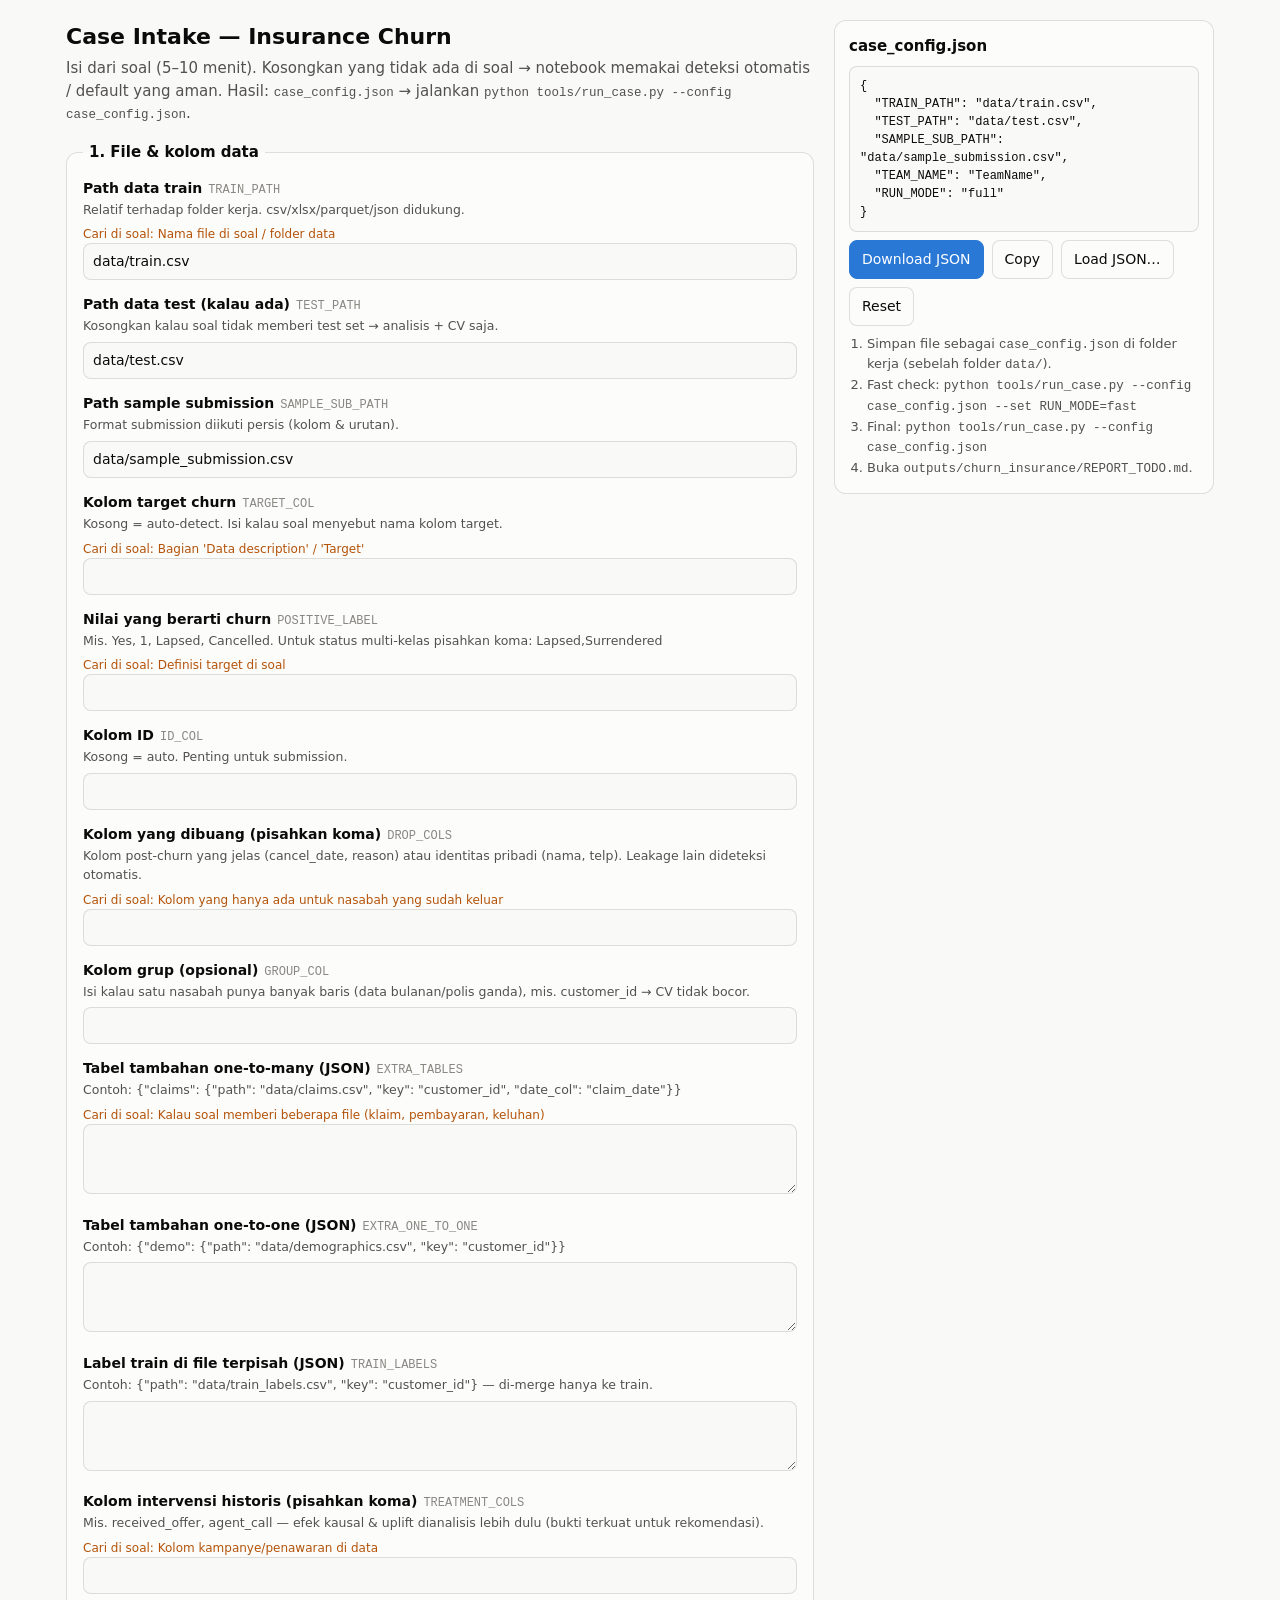
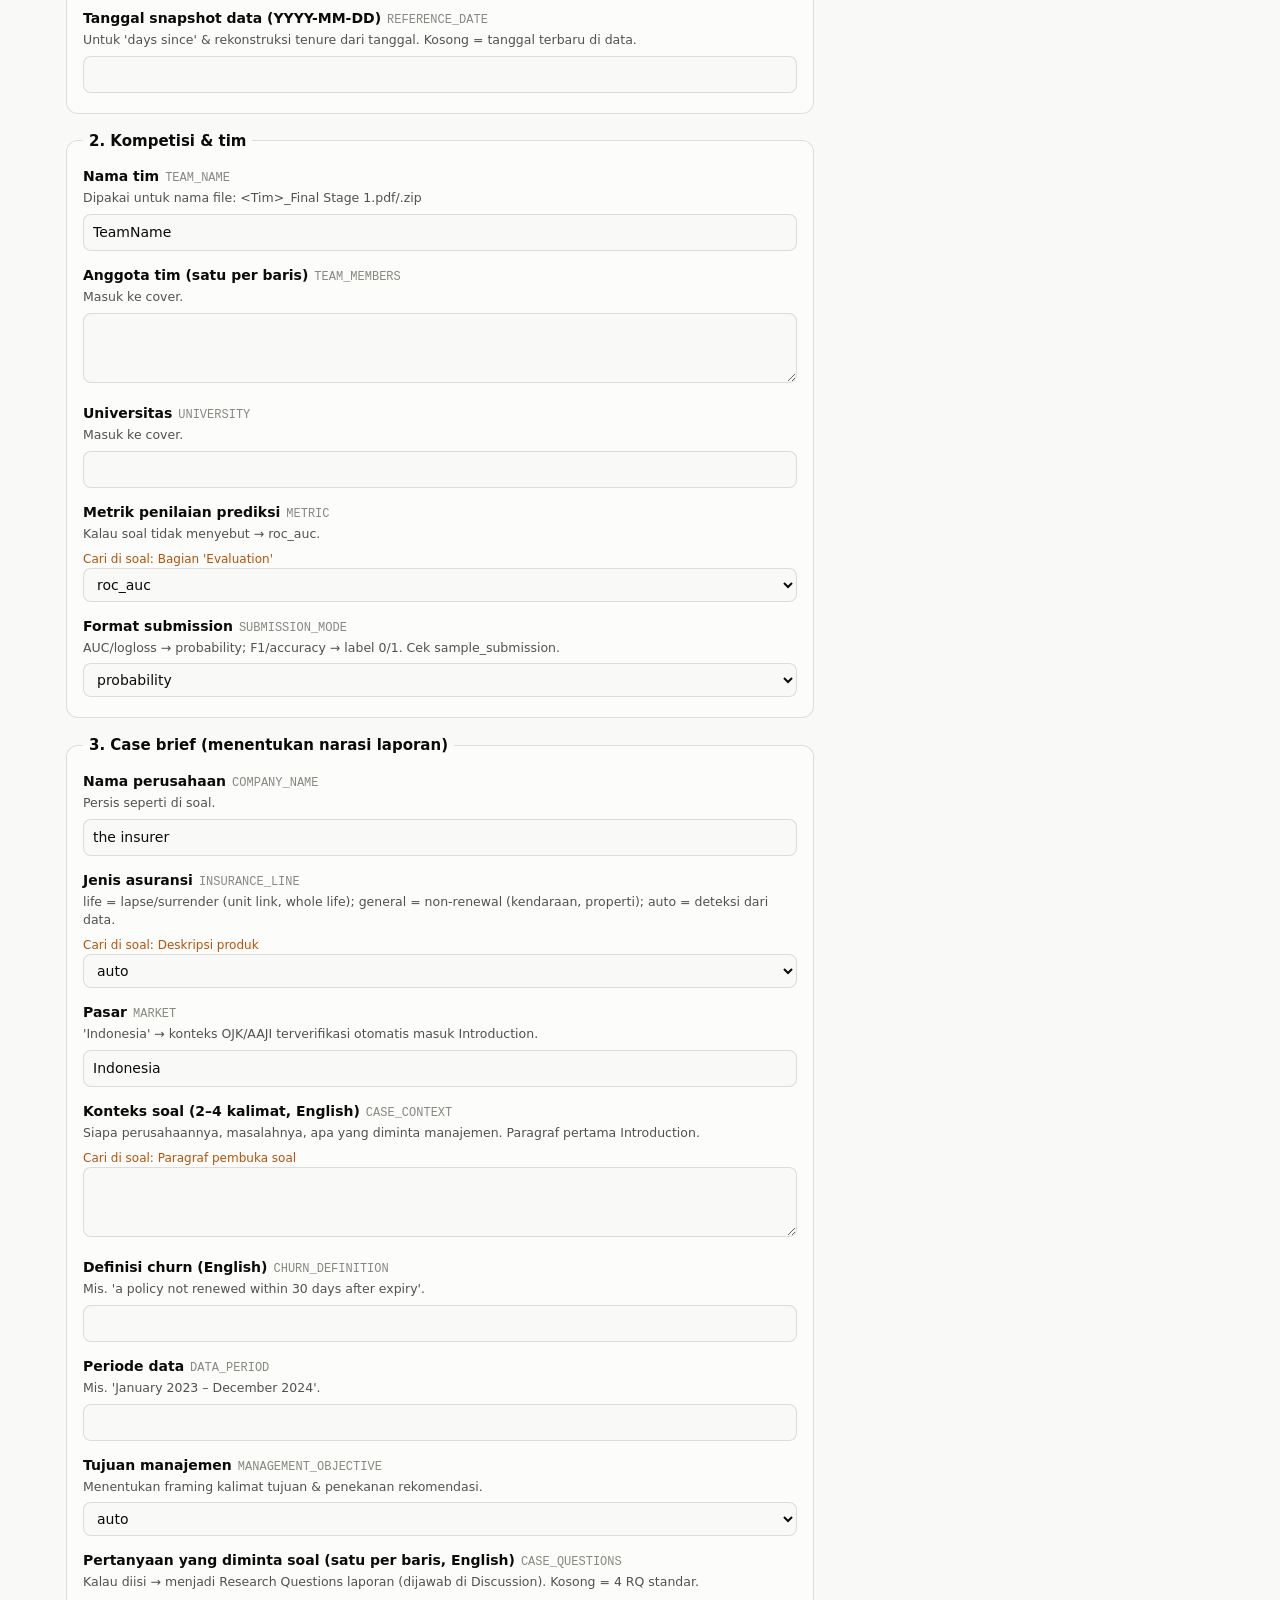
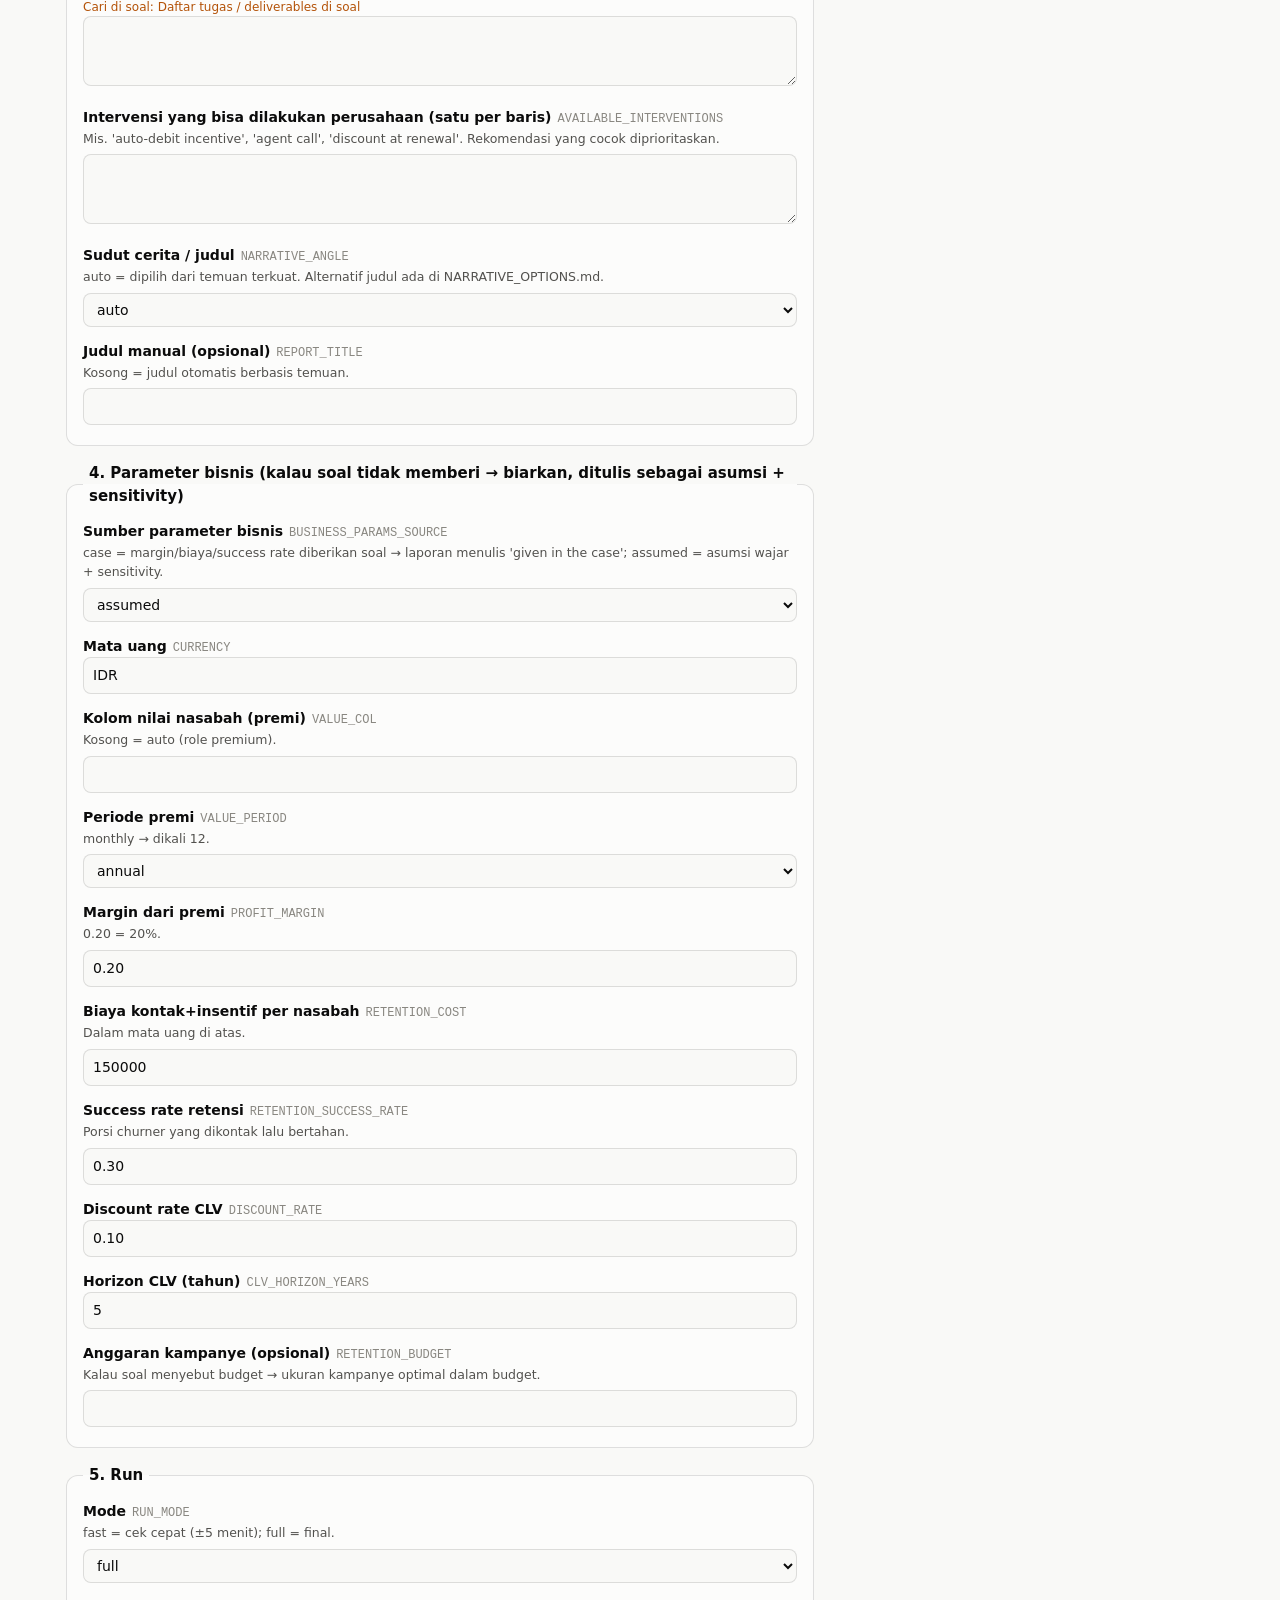
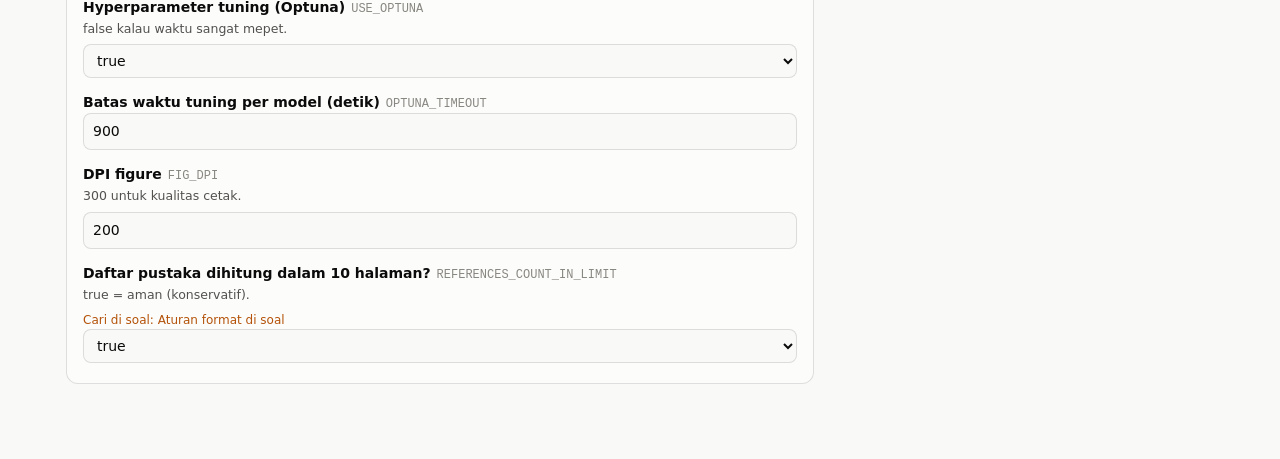
==== tools/CASE_INTAKE.html @ 24dbc9de "Churn template upgrade: headless runner, auto article, advanced methods, dashboard, stress tests - t" ====
<!doctype html>
<html lang="id">
<head>
<meta charset="utf-8">
<meta name="viewport" content="width=device-width, initial-scale=1">
<title>Case Intake</title>
<style>
:root { color-scheme: light; --page:#f9f9f7; --surface:#fcfcfb; --ink:#0b0b0b; --ink2:#52514e; --muted:#898781; --ring:rgba(11,11,11,.12); --accent:#2a78d6; --warn:#b45309; }
@media (prefers-color-scheme: dark) { :root:where(:not([data-theme="light"])) { color-scheme: dark; --page:#0d0d0d; --surface:#1a1a19; --ink:#fff; --ink2:#c3c2b7; --muted:#898781; --ring:rgba(255,255,255,.12); --accent:#3987e5; --warn:#f59e0b; } }
:root[data-theme="dark"] { color-scheme: dark; --page:#0d0d0d; --surface:#1a1a19; --ink:#fff; --ink2:#c3c2b7; --muted:#898781; --ring:rgba(255,255,255,.12); --accent:#3987e5; --warn:#f59e0b; }
* { box-sizing: border-box; }
body { margin:0; background:var(--page); color:var(--ink); font:15px/1.5 system-ui,-apple-system,"Segoe UI",sans-serif; }
.wrap { max-width:1180px; margin:0 auto; padding:20px 16px 60px; display:grid; grid-template-columns:minmax(0,1fr) 380px; gap:20px; }
@media (max-width:900px) { .wrap { grid-template-columns:1fr; } }
h1 { font-size:22px; margin:0 0 4px; } .lead { color:var(--ink2); margin:0 0 16px; }
fieldset { border:1px solid var(--ring); border-radius:12px; background:var(--surface); padding:14px 16px 6px; margin:0 0 16px; }
legend { font-weight:650; padding:0 6px; }
.f { margin-bottom:14px; }
.f label { display:block; font-weight:600; font-size:14px; }
.f .key { font-family:ui-monospace,Consolas,monospace; font-size:12px; color:var(--muted); font-weight:400; margin-left:6px; }
.f .help { color:var(--ink2); font-size:12.5px; margin:2px 0 6px; }
.f .where { color:var(--warn); font-size:12px; }
input[type=text], input[type=number], select, textarea { width:100%; font:inherit; font-size:14px; padding:7px 9px; border-radius:8px; border:1px solid var(--ring); background:var(--page); color:var(--ink); }
textarea { min-height:70px; resize:vertical; }
.row2 { display:grid; grid-template-columns:1fr 1fr; gap:12px; }
@media (max-width:600px) { .row2 { grid-template-columns:1fr; } }
aside { position:sticky; top:16px; align-self:start; }
.card { border:1px solid var(--ring); border-radius:12px; background:var(--surface); padding:14px; }
pre { margin:8px 0; max-height:55vh; overflow:auto; font-size:12px; background:var(--page); padding:10px; border-radius:8px; border:1px solid var(--ring); white-space:pre-wrap; word-break:break-word; }
button { font:inherit; font-size:14px; border-radius:8px; border:1px solid var(--ring); background:var(--surface); color:var(--ink); padding:8px 12px; cursor:pointer; }
button.primary { background:var(--accent); color:#fff; border-color:var(--accent); }
.btns { display:flex; gap:8px; flex-wrap:wrap; }
.steps { font-size:13px; color:var(--ink2); padding-left:18px; margin:8px 0 0; }
code { font-family:ui-monospace,Consolas,monospace; font-size:12.5px; overflow-wrap:anywhere; }
html, body { overflow-x:hidden; }
</style>
</head>
<body>
<div class="wrap">
<main>
  <h1>Case Intake — Insurance Churn</h1>
  <p class="lead">Isi dari soal (5–10 menit). Kosongkan yang tidak ada di soal → notebook memakai deteksi otomatis / default yang aman.
  Hasil: <code>case_config.json</code> → jalankan <code>python tools/run_case.py --config case_config.json</code>.</p>
  <form id="form"></form>
</main>
<aside>
  <div class="card">
    <strong>case_config.json</strong>
    <pre id="out"></pre>
    <div class="btns">
      <button class="primary" type="button" id="dl">Download JSON</button>
      <button type="button" id="cp">Copy</button>
      <label><button type="button" id="ldBtn">Load JSON…</button><input type="file" id="ld" accept=".json" hidden></label>
      <button type="button" id="rs">Reset</button>
    </div>
    <ol class="steps">
      <li>Simpan file sebagai <code>case_config.json</code> di folder kerja (sebelah folder <code>data/</code>).</li>
      <li>Fast check: <code>python tools/run_case.py --config case_config.json --set RUN_MODE=fast</code></li>
      <li>Final: <code>python tools/run_case.py --config case_config.json</code></li>
      <li>Buka <code>outputs/churn_insurance/REPORT_TODO.md</code>.</li>
    </ol>
  </div>
</aside>
</div>
<script>
const SECTIONS = [
 ["1. File & kolom data", [
  ["TRAIN_PATH","Path data train","text","data/train.csv","Relatif terhadap folder kerja. csv/xlsx/parquet/json didukung.","Nama file di soal / folder data"],
  ["TEST_PATH","Path data test (kalau ada)","text","data/test.csv","Kosongkan kalau soal tidak memberi test set → analisis + CV saja.",""],
  ["SAMPLE_SUB_PATH","Path sample submission","text","data/sample_submission.csv","Format submission diikuti persis (kolom & urutan).",""],
  ["TARGET_COL","Kolom target churn","text","","Kosong = auto-detect. Isi kalau soal menyebut nama kolom target.","Bagian 'Data description' / 'Target'"],
  ["POSITIVE_LABEL","Nilai yang berarti churn","text","","Mis. Yes, 1, Lapsed, Cancelled. Untuk status multi-kelas pisahkan koma: Lapsed,Surrendered","Definisi target di soal"],
  ["ID_COL","Kolom ID","text","","Kosong = auto. Penting untuk submission.",""],
  ["DROP_COLS","Kolom yang dibuang (pisahkan koma)","list","","Kolom post-churn yang jelas (cancel_date, reason) atau identitas pribadi (nama, telp). Leakage lain dideteksi otomatis.","Kolom yang hanya ada untuk nasabah yang sudah keluar"],
  ["GROUP_COL","Kolom grup (opsional)","text","","Isi kalau satu nasabah punya banyak baris (data bulanan/polis ganda), mis. customer_id → CV tidak bocor.",""],
  ["EXTRA_TABLES","Tabel tambahan one-to-many (JSON)","json","","Contoh: {\"claims\": {\"path\": \"data/claims.csv\", \"key\": \"customer_id\", \"date_col\": \"claim_date\"}}","Kalau soal memberi beberapa file (klaim, pembayaran, keluhan)"],
  ["EXTRA_ONE_TO_ONE","Tabel tambahan one-to-one (JSON)","json","","Contoh: {\"demo\": {\"path\": \"data/demographics.csv\", \"key\": \"customer_id\"}}",""],
  ["TRAIN_LABELS","Label train di file terpisah (JSON)","json","","Contoh: {\"path\": \"data/train_labels.csv\", \"key\": \"customer_id\"} — di-merge hanya ke train.",""],
  ["TREATMENT_COLS","Kolom intervensi historis (pisahkan koma)","list","","Mis. received_offer, agent_call — efek kausal & uplift dianalisis lebih dulu (bukti terkuat untuk rekomendasi).","Kolom kampanye/penawaran di data"],
  ["REFERENCE_DATE","Tanggal snapshot data (YYYY-MM-DD)","text","","Untuk 'days since' & rekonstruksi tenure dari tanggal. Kosong = tanggal terbaru di data.",""],
 ]],
 ["2. Kompetisi & tim", [
  ["TEAM_NAME","Nama tim","text","TeamName","Dipakai untuk nama file: <Tim>_Final Stage 1.pdf/.zip",""],
  ["TEAM_MEMBERS","Anggota tim (satu per baris)","lines","","Masuk ke cover.",""],
  ["UNIVERSITY","Universitas","text","","Masuk ke cover.",""],
  ["METRIC","Metrik penilaian prediksi","select:roc_auc,pr_auc,f1,f2,accuracy,balanced_accuracy,recall,precision,logloss,brier,mcc,kappa,gini","roc_auc","Kalau soal tidak menyebut → roc_auc.","Bagian 'Evaluation'"],
  ["SUBMISSION_MODE","Format submission","select:probability,label","probability","AUC/logloss → probability; F1/accuracy → label 0/1. Cek sample_submission.",""],
 ]],
 ["3. Case brief (menentukan narasi laporan)", [
  ["COMPANY_NAME","Nama perusahaan","text","the insurer","Persis seperti di soal.",""],
  ["INSURANCE_LINE","Jenis asuransi","select:auto,life,general,health","auto","life = lapse/surrender (unit link, whole life); general = non-renewal (kendaraan, properti); auto = deteksi dari data.","Deskripsi produk"],
  ["MARKET","Pasar","text","Indonesia","'Indonesia' → konteks OJK/AAJI terverifikasi otomatis masuk Introduction.",""],
  ["CASE_CONTEXT","Konteks soal (2–4 kalimat, English)","area","","Siapa perusahaannya, masalahnya, apa yang diminta manajemen. Paragraf pertama Introduction.","Paragraf pembuka soal"],
  ["CHURN_DEFINITION","Definisi churn (English)","text","","Mis. 'a policy not renewed within 30 days after expiry'.",""],
  ["DATA_PERIOD","Periode data","text","","Mis. 'January 2023 – December 2024'.",""],
  ["MANAGEMENT_OBJECTIVE","Tujuan manajemen","select:auto,reduce_churn,maximize_profit,understand_drivers,early_warning","auto","Menentukan framing kalimat tujuan & penekanan rekomendasi.",""],
  ["CASE_QUESTIONS","Pertanyaan yang diminta soal (satu per baris, English)","lines","","Kalau diisi → menjadi Research Questions laporan (dijawab di Discussion). Kosong = 4 RQ standar.","Daftar tugas / deliverables di soal"],
  ["AVAILABLE_INTERVENTIONS","Intervensi yang bisa dilakukan perusahaan (satu per baris)","lines","","Mis. 'auto-debit incentive', 'agent call', 'discount at renewal'. Rekomendasi yang cocok diprioritaskan.",""],
  ["NARRATIVE_ANGLE","Sudut cerita / judul","select:auto,lifecycle,payment,price,service,profit","auto","auto = dipilih dari temuan terkuat. Alternatif judul ada di NARRATIVE_OPTIONS.md.",""],
  ["REPORT_TITLE","Judul manual (opsional)","text","","Kosong = judul otomatis berbasis temuan.",""],
 ]],
 ["4. Parameter bisnis (kalau soal tidak memberi → biarkan, ditulis sebagai asumsi + sensitivity)", [
  ["BUSINESS_PARAMS_SOURCE","Sumber parameter bisnis","select:assumed,case","assumed","case = margin/biaya/success rate diberikan soal → laporan menulis 'given in the case'; assumed = asumsi wajar + sensitivity.",""],
  ["CURRENCY","Mata uang","text","IDR","",""],
  ["VALUE_COL","Kolom nilai nasabah (premi)","text","","Kosong = auto (role premium).",""],
  ["VALUE_PERIOD","Periode premi","select:annual,monthly","annual","monthly → dikali 12.",""],
  ["PROFIT_MARGIN","Margin dari premi","number","0.20","0.20 = 20%.",""],
  ["RETENTION_COST","Biaya kontak+insentif per nasabah","number","150000","Dalam mata uang di atas.",""],
  ["RETENTION_SUCCESS_RATE","Success rate retensi","number","0.30","Porsi churner yang dikontak lalu bertahan.",""],
  ["DISCOUNT_RATE","Discount rate CLV","number","0.10","",""],
  ["CLV_HORIZON_YEARS","Horizon CLV (tahun)","number","5","",""],
  ["RETENTION_BUDGET","Anggaran kampanye (opsional)","number","","Kalau soal menyebut budget → ukuran kampanye optimal dalam budget.",""],
 ]],
 ["5. Run", [
  ["RUN_MODE","Mode","select:full,fast","full","fast = cek cepat (±5 menit); full = final.",""],
  ["USE_OPTUNA","Hyperparameter tuning (Optuna)","select:true,false","true","false kalau waktu sangat mepet.",""],
  ["OPTUNA_TIMEOUT","Batas waktu tuning per model (detik)","number","900","",""],
  ["FIG_DPI","DPI figure","number","200","300 untuk kualitas cetak.",""],
  ["REFERENCES_COUNT_IN_LIMIT","Daftar pustaka dihitung dalam 10 halaman?","select:true,false","true","true = aman (konservatif).","Aturan format di soal"],
 ]],
];
const DEFAULTS = {};
const form = document.getElementById("form"), out = document.getElementById("out");
SECTIONS.forEach(([title, fields]) => {
  const fs = document.createElement("fieldset"); const lg = document.createElement("legend"); lg.textContent = title; fs.append(lg);
  fields.forEach(([key, label, type, def, help, where]) => {
    DEFAULTS[key] = def;
    const d = document.createElement("div"); d.className = "f";
    const l = document.createElement("label"); l.htmlFor = key; l.textContent = label;
    const k = document.createElement("span"); k.className = "key"; k.textContent = key; l.append(k);
    d.append(l);
    if (help) { const h = document.createElement("div"); h.className = "help"; h.textContent = help; d.append(h); }
    if (where) { const w = document.createElement("div"); w.className = "where"; w.textContent = "Cari di soal: " + where; d.append(w); }
    let inp;
    if (type.startsWith("select:")) { inp = document.createElement("select"); type.slice(7).split(",").forEach((o) => { const op = document.createElement("option"); op.value = o; op.textContent = o; inp.append(op); }); }
    else if (type === "area" || type === "lines" || type === "json") { inp = document.createElement("textarea"); }
    else { inp = document.createElement("input"); inp.type = type === "number" ? "text" : "text"; if (type === "number") inp.inputMode = "decimal"; }
    inp.id = key; inp.dataset.type = type; inp.value = def; inp.addEventListener("input", update);
    d.append(inp); fs.append(d);
  });
  form.append(fs);
});
function collect() {
  const o = {};
  document.querySelectorAll("[data-type]").forEach((inp) => {
    const t = inp.dataset.type, v = inp.value.trim(), k = inp.id;
    if (v === "" ) return;
    if (v === String(DEFAULTS[k]) && !["TRAIN_PATH","TEST_PATH","SAMPLE_SUB_PATH","TEAM_NAME","RUN_MODE"].includes(k)) return;
    if (t === "number") { const n = Number(v.replace(/_/g, "")); if (!isNaN(n)) o[k] = n; }
    else if (t === "list") o[k] = v.split(",").map((s) => s.trim()).filter(Boolean);
    else if (t === "lines") o[k] = v.split("\n").map((s) => s.trim()).filter(Boolean);
    else if (t === "json") { try { o[k] = JSON.parse(v); } catch (e) { o[k] = "⚠ JSON tidak valid"; } }
    else if (v === "true" || v === "false") o[k] = v === "true";
    else if (k === "POSITIVE_LABEL" && v.includes(",")) o[k] = v.split(",").map((s) => s.trim());
    else o[k] = v;
  });
  return o;
}
function update() { const o = collect(); out.textContent = JSON.stringify(o, null, 2); try { localStorage.setItem("case-intake", JSON.stringify(o)); } catch (e) {} }
function load(o) {
  Object.entries(o).forEach(([k, v]) => { const inp = document.getElementById(k); if (!inp) return;
    inp.value = Array.isArray(v) ? (inp.dataset.type === "list" || k === "POSITIVE_LABEL" ? v.join(", ") : v.join("\n")) : (typeof v === "object" && v !== null ? JSON.stringify(v) : String(v)); });
  update();
}
document.getElementById("dl").onclick = () => { const b = new Blob([JSON.stringify(collect(), null, 2)], { type: "application/json" }); const a = document.createElement("a"); a.href = URL.createObjectURL(b); a.download = "case_config.json"; a.click(); };
document.getElementById("cp").onclick = () => navigator.clipboard && navigator.clipboard.writeText(JSON.stringify(collect(), null, 2));
document.getElementById("ldBtn").onclick = () => document.getElementById("ld").click();
document.getElementById("ld").onchange = (e) => { const f = e.target.files[0]; if (!f) return; f.text().then((t) => load(JSON.parse(t.split("\n").filter((l) => !l.trim().startsWith("//")).join("\n")))); };
document.getElementById("rs").onclick = () => { Object.entries(DEFAULTS).forEach(([k, v]) => { document.getElementById(k).value = v; }); update(); };
try { const s = localStorage.getItem("case-intake"); if (s) load(JSON.parse(s)); else update(); } catch (e) { update(); }
</script>
</body>
</html>
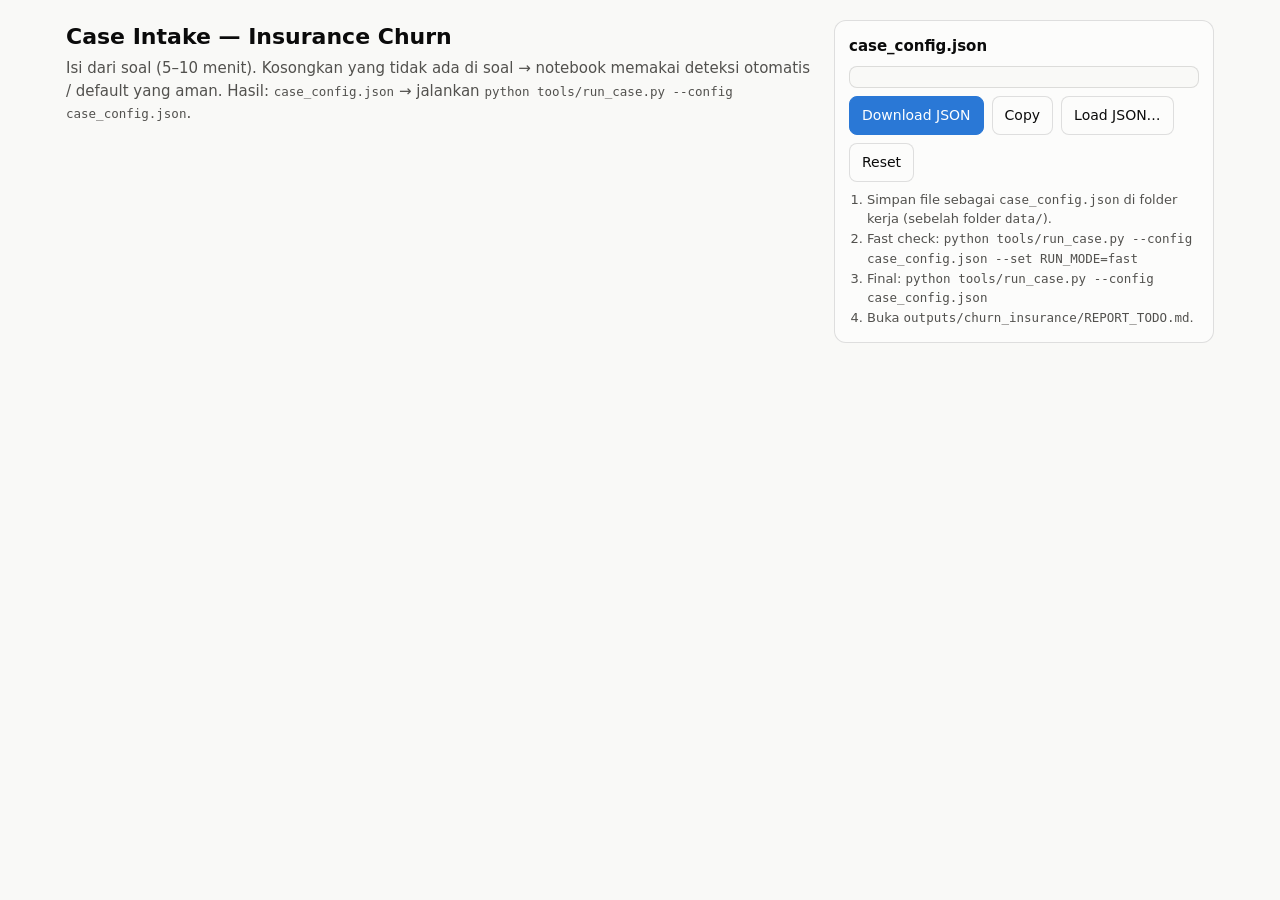
==== commit 8cca9591: "Final QA: research kit, corruption-proof ingestion, 44-variant stress test, Warkab demo + recorded w" ====
--- a/tools/CASE_INTAKE.html
+++ b/tools/CASE_INTAKE.html
@@ -77,11 +77,13 @@
   ["EXTRA_ONE_TO_ONE","Tabel tambahan one-to-one (JSON)","json","","Contoh: {\"demo\": {\"path\": \"data/demographics.csv\", \"key\": \"customer_id\"}}",""],
   ["TRAIN_LABELS","Label train di file terpisah (JSON)","json","","Contoh: {\"path\": \"data/train_labels.csv\", \"key\": \"customer_id\"} — di-merge hanya ke train.",""],
   ["TREATMENT_COLS","Kolom intervensi historis (pisahkan koma)","list","","Mis. received_offer, agent_call — efek kausal & uplift dianalisis lebih dulu (bukti terkuat untuk rekomendasi).","Kolom kampanye/penawaran di data"],
+  ["EXCEL_SHEET","Nama sheet Excel (opsional)","text","","Kosong = sheet terbesar dipilih otomatis. Isi kalau data ada di sheet tertentu.",""],
   ["REFERENCE_DATE","Tanggal snapshot data (YYYY-MM-DD)","text","","Untuk 'days since' & rekonstruksi tenure dari tanggal. Kosong = tanggal terbaru di data.",""],
  ]],
  ["2. Kompetisi & tim", [
-  ["TEAM_NAME","Nama tim","text","TeamName","Dipakai untuk nama file: <Tim>_Final Stage 1.pdf/.zip",""],
-  ["TEAM_MEMBERS","Anggota tim (satu per baris)","lines","","Masuk ke cover.",""],
+  ["TEAM_NAME","Nama tim","text","Warkab","Dipakai untuk nama file: <Tim>_Final Stage 1.pdf/.zip",""],
+  ["TEAM_MEMBERS","Anggota tim (satu per baris)","lines","Mikael Alexander Adikara Purnama
+Pandu Winata","Masuk ke cover.",""],
   ["UNIVERSITY","Universitas","text","","Masuk ke cover.",""],
   ["METRIC","Metrik penilaian prediksi","select:roc_auc,pr_auc,f1,f2,accuracy,balanced_accuracy,recall,precision,logloss,brier,mcc,kappa,gini","roc_auc","Kalau soal tidak menyebut → roc_auc.","Bagian 'Evaluation'"],
   ["SUBMISSION_MODE","Format submission","select:probability,label","probability","AUC/logloss → probability; F1/accuracy → label 0/1. Cek sample_submission.",""],
@@ -96,6 +98,9 @@
   ["MANAGEMENT_OBJECTIVE","Tujuan manajemen","select:auto,reduce_churn,maximize_profit,understand_drivers,early_warning","auto","Menentukan framing kalimat tujuan & penekanan rekomendasi.",""],
   ["CASE_QUESTIONS","Pertanyaan yang diminta soal (satu per baris, English)","lines","","Kalau diisi → menjadi Research Questions laporan (dijawab di Discussion). Kosong = 4 RQ standar.","Daftar tugas / deliverables di soal"],
   ["AVAILABLE_INTERVENTIONS","Intervensi yang bisa dilakukan perusahaan (satu per baris)","lines","","Mis. 'auto-debit incentive', 'agent call', 'discount at renewal'. Rekomendasi yang cocok diprioritaskan.",""],
+  ["CASE_KEY_FACTS","Fakta kunci dari casebook (satu per baris, English)","lines","","Angka/fakta spesifik soal (mis. 'Churn rose from 15.2% in 2022 to 20.6% in 2024.') → masuk Introduction. Alternatif: sheet case_facts di CASE_RESEARCH.xlsx.","Angka-angka di paragraf latar belakang soal"],
+  ["RESEARCH_FILE","File riset tim (opsional)","text","","Kosong = CASE_RESEARCH.xlsx di folder kerja dipakai otomatis (dibuat oleh new_case.py / research_helper.py).",""],
+  ["USE_DEFAULT_MARKET_CONTEXT","Pakai paragraf konteks pasar bawaan (OJK/AAJI)?","select:true,false","true","false = diganti fakta industri yang kamu isi di CASE_RESEARCH.xlsx (lebih 'nempel' ke case).",""],
   ["NARRATIVE_ANGLE","Sudut cerita / judul","select:auto,lifecycle,payment,price,service,profit","auto","auto = dipilih dari temuan terkuat. Alternatif judul ada di NARRATIVE_OPTIONS.md.",""],
   ["REPORT_TITLE","Judul manual (opsional)","text","","Kosong = judul otomatis berbasis temuan.",""],
  ]],
@@ -109,13 +114,15 @@
   ["RETENTION_SUCCESS_RATE","Success rate retensi","number","0.30","Porsi churner yang dikontak lalu bertahan.",""],
   ["DISCOUNT_RATE","Discount rate CLV","number","0.10","",""],
   ["CLV_HORIZON_YEARS","Horizon CLV (tahun)","number","5","",""],
-  ["RETENTION_BUDGET","Anggaran kampanye (opsional)","number","","Kalau soal menyebut budget → ukuran kampanye optimal dalam budget.",""],
+  ["RETENTION_BUDGET","Anggaran kampanye (opsional)","number","","Kalau soal menyebut budget → kampanye terbaik dalam budget (dihitung terhadap ukuran portofolio).",""],
+  ["PORTFOLIO_SIZE","Jumlah nasabah/polis aktif perusahaan","number","","Dari soal (mis. 1200000). Angka uang dari sampel data diskalakan ke portofolio & budget dihitung benar.","Bagian latar belakang perusahaan"],
  ]],
  ["5. Run", [
   ["RUN_MODE","Mode","select:full,fast","full","fast = cek cepat (±5 menit); full = final.",""],
   ["USE_OPTUNA","Hyperparameter tuning (Optuna)","select:true,false","true","false kalau waktu sangat mepet.",""],
   ["OPTUNA_TIMEOUT","Batas waktu tuning per model (detik)","number","900","",""],
   ["FIG_DPI","DPI figure","number","200","300 untuk kualitas cetak.",""],
+  ["DASHBOARD_INCLUDE_CUSTOMERS","Sertakan daftar nasabah di dashboard?","select:true,false","true","false sebelum deploy publik (Vercel) kalau data nasabah rahasia — KPI/driver/kampanye tetap tampil.",""],
   ["REFERENCES_COUNT_IN_LIMIT","Daftar pustaka dihitung dalam 10 halaman?","select:true,false","true","true = aman (konservatif).","Aturan format di soal"],
  ]],
 ];
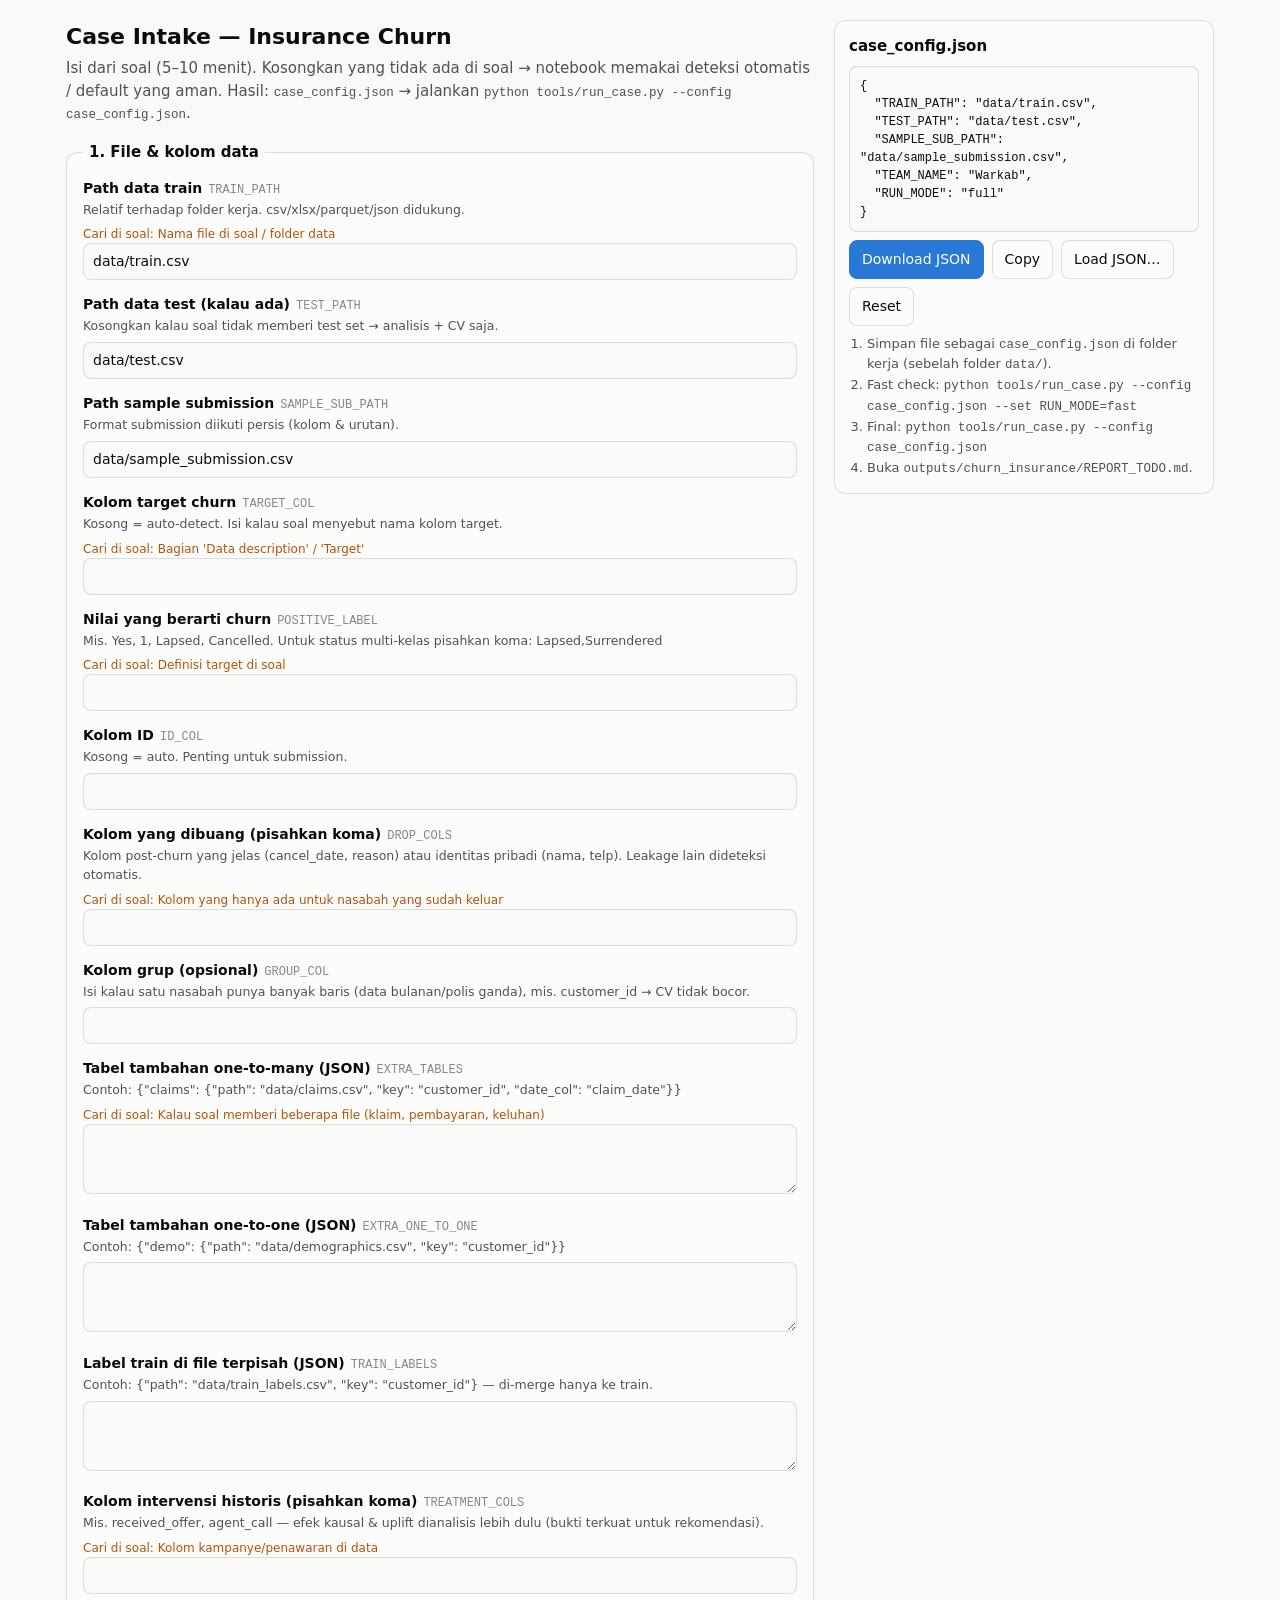
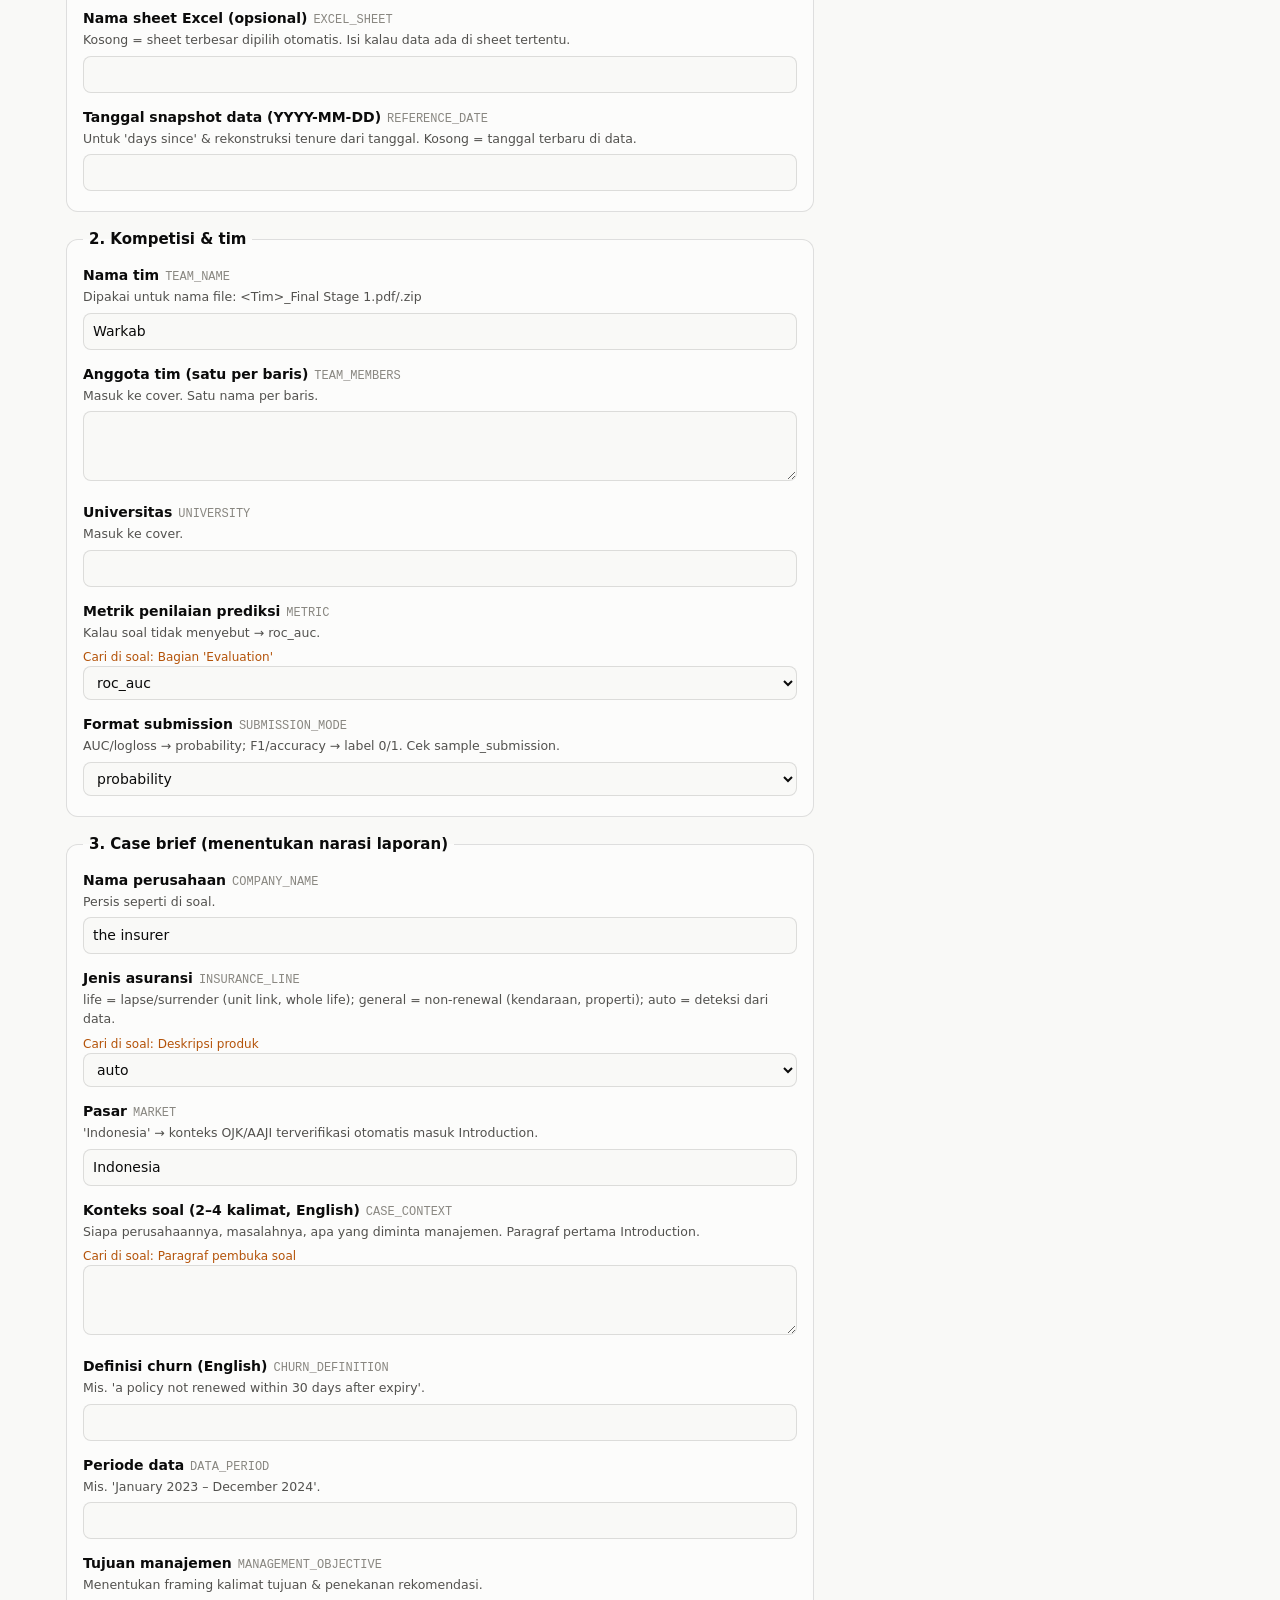
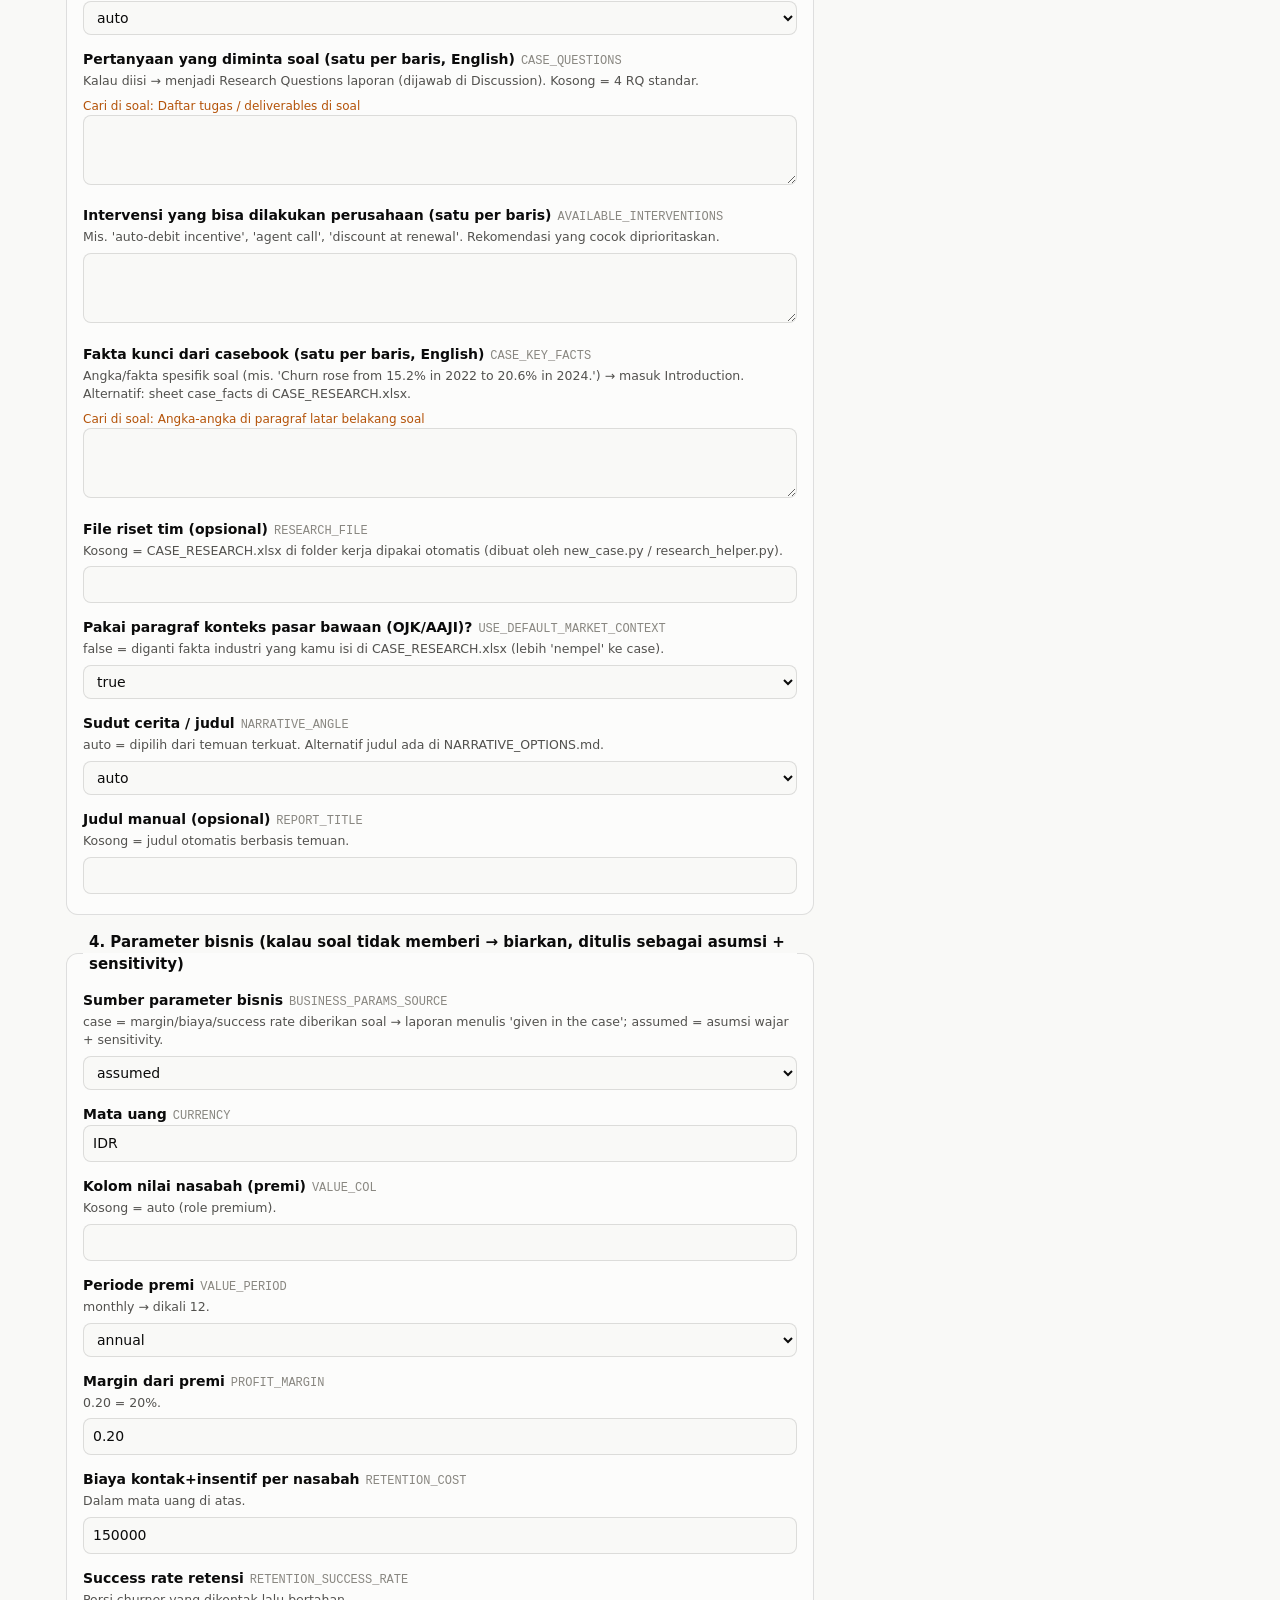
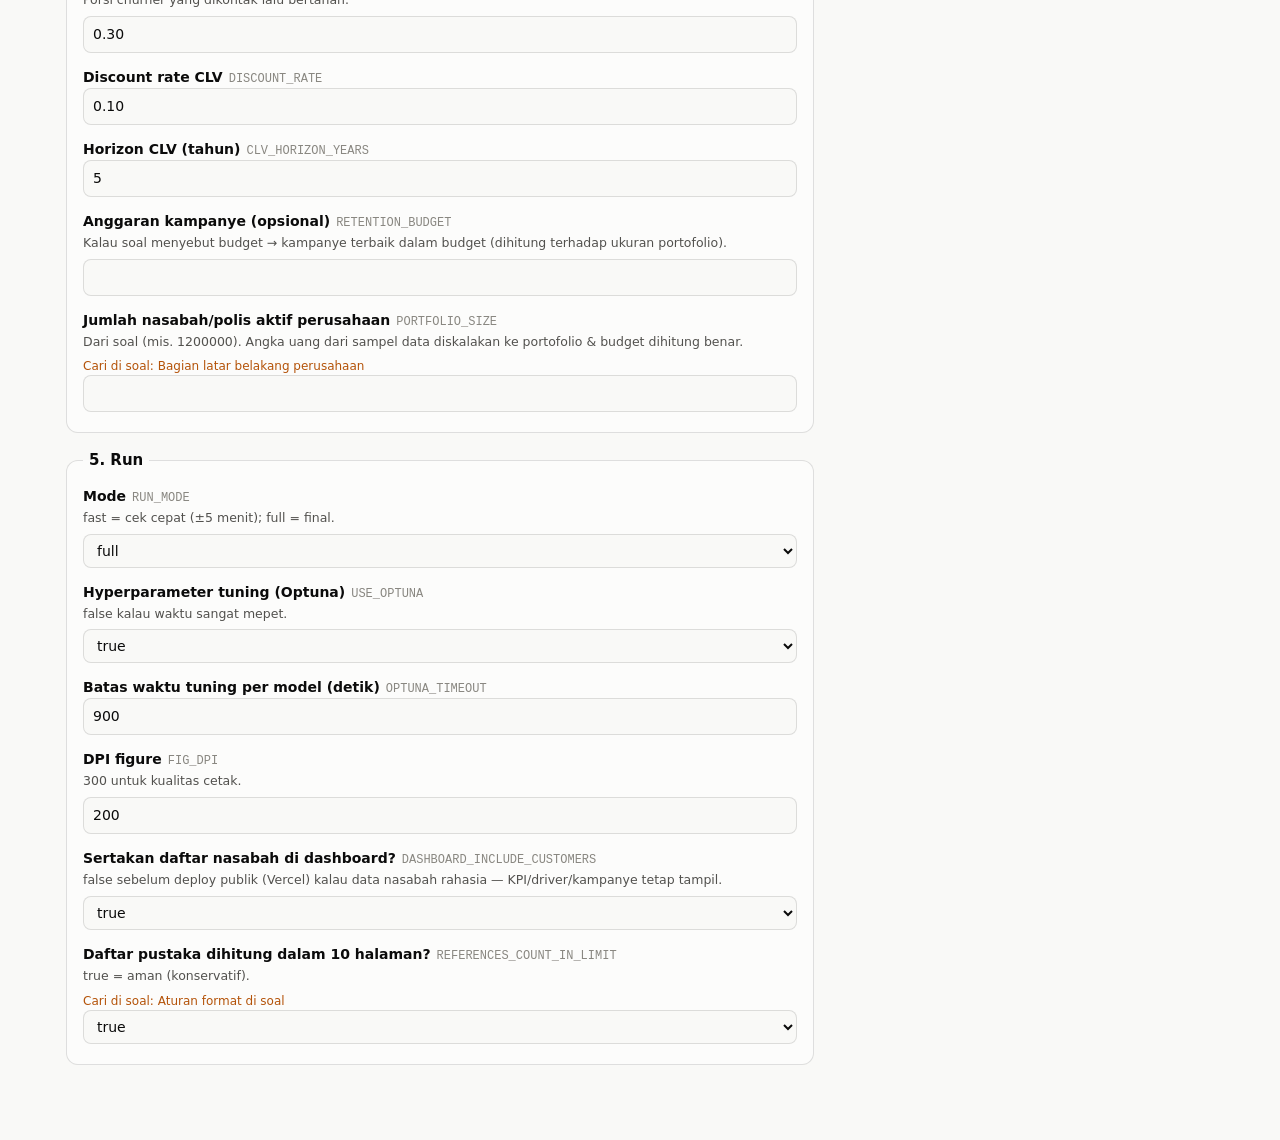
==== commit 5f413e53: "Release prep: Zenodo/CITATION metadata (Sains Data UB, MIT), install guide for other computers, requ" ====
--- a/tools/CASE_INTAKE.html
+++ b/tools/CASE_INTAKE.html
@@ -82,8 +82,7 @@
  ]],
  ["2. Kompetisi & tim", [
   ["TEAM_NAME","Nama tim","text","Warkab","Dipakai untuk nama file: <Tim>_Final Stage 1.pdf/.zip",""],
-  ["TEAM_MEMBERS","Anggota tim (satu per baris)","lines","Mikael Alexander Adikara Purnama
-Pandu Winata","Masuk ke cover.",""],
+  ["TEAM_MEMBERS","Anggota tim (satu per baris)","lines","","Masuk ke cover. Satu nama per baris.",""],
   ["UNIVERSITY","Universitas","text","","Masuk ke cover.",""],
   ["METRIC","Metrik penilaian prediksi","select:roc_auc,pr_auc,f1,f2,accuracy,balanced_accuracy,recall,precision,logloss,brier,mcc,kappa,gini","roc_auc","Kalau soal tidak menyebut → roc_auc.","Bagian 'Evaluation'"],
   ["SUBMISSION_MODE","Format submission","select:probability,label","probability","AUC/logloss → probability; F1/accuracy → label 0/1. Cek sample_submission.",""],
